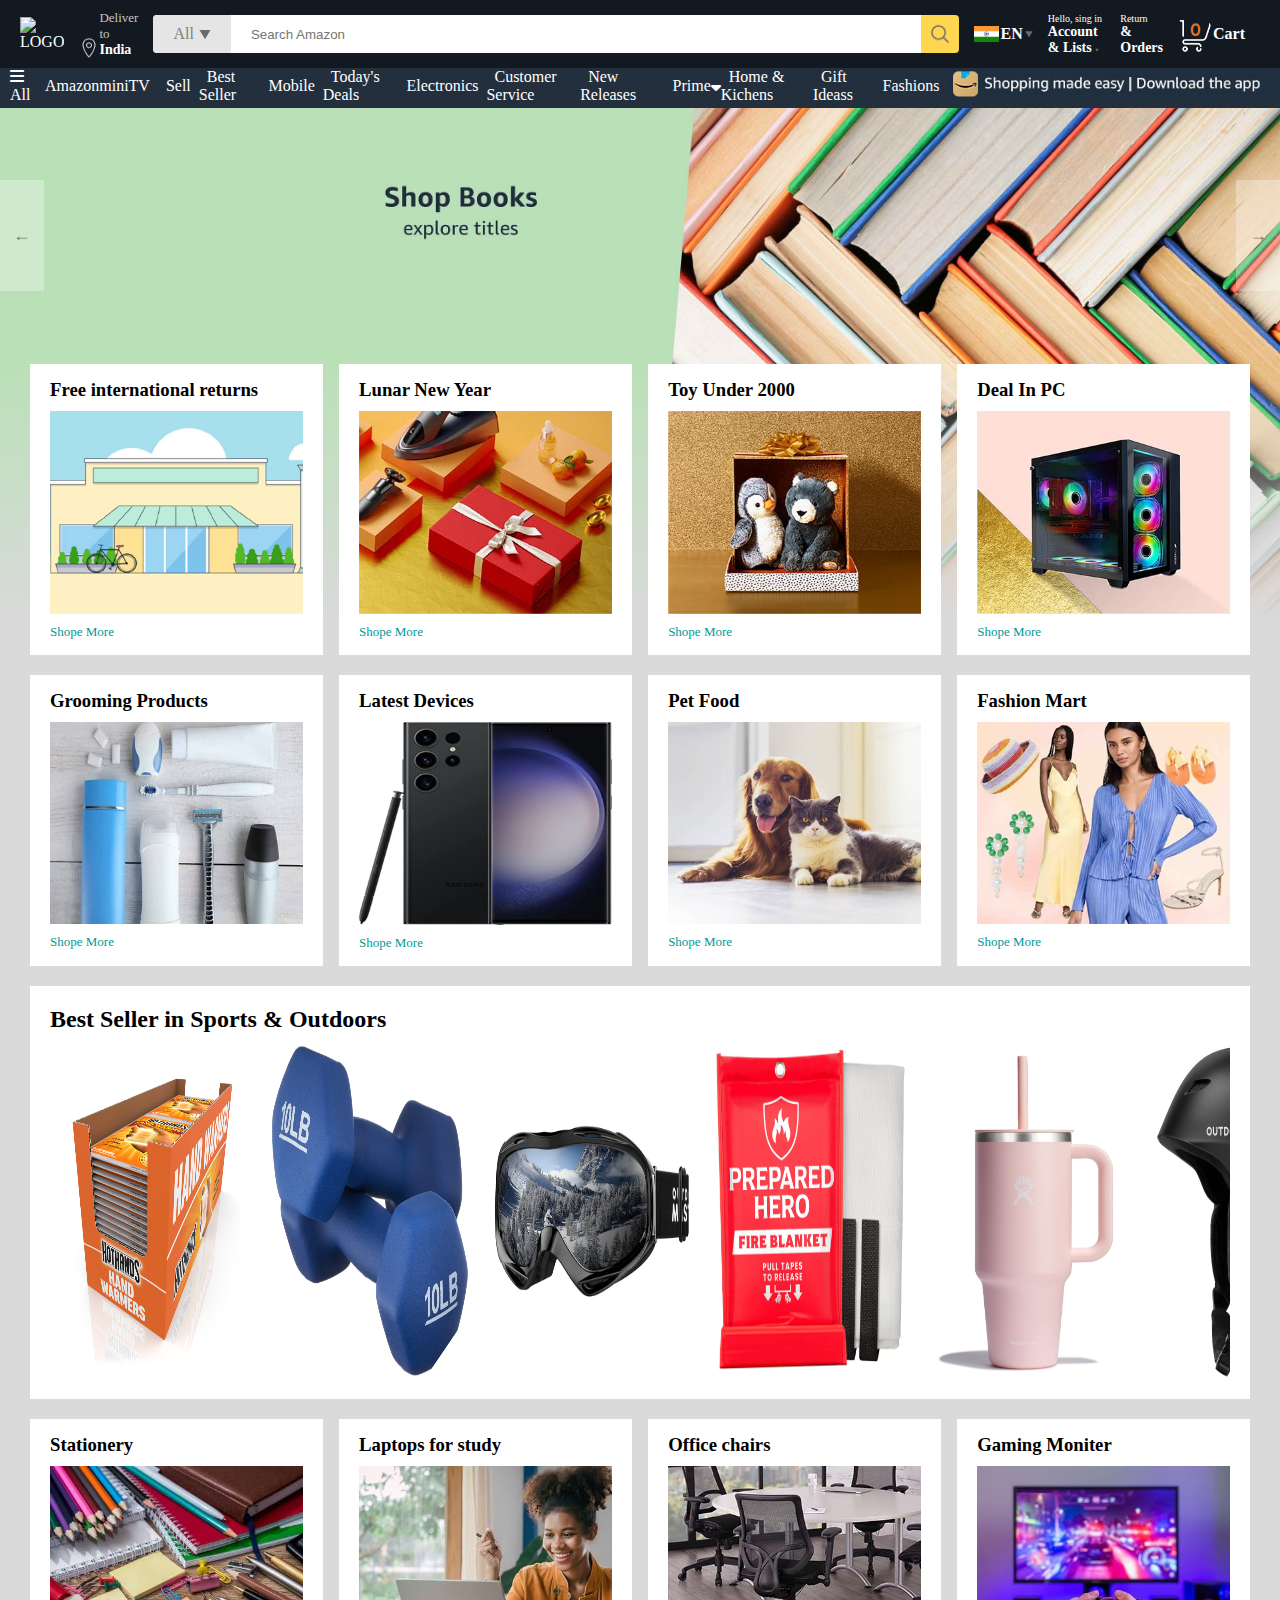
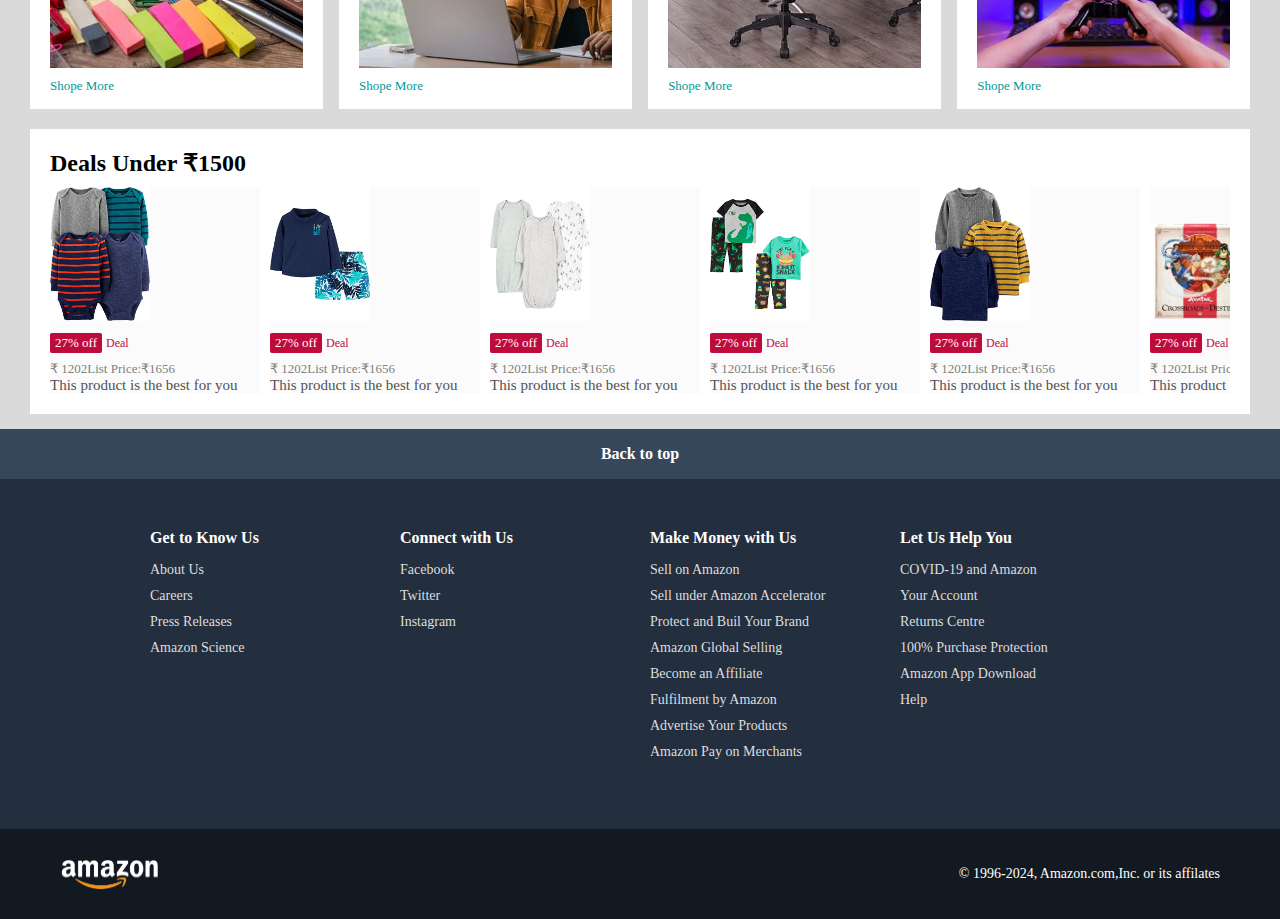
==== index.html @ 280bed75 "Add files via upload" ====
<!DOCTYPE html>
<html lang="en">
<head>
    <meta charset="UTF-8">
    <meta name="viewport" content="width=device-width, initial-scale=1.0">
    <title>Online Shopping site in India: Shop Online for Mobiles, Books, Watches, Shoes and More - Amazon.in</title>
    <link rel="icon" href="/Project-1/assets/amazon_icon_logo.png"/>
    
    <link rel="stylesheet" href="style.css">
    <!-- Font awesome -->
    <link rel="stylesheet" href="https://cdnjs.cloudflare.com/ajax/libs/font-awesome/6.5.1/css/all.min.css">
</head>
<body>

    <!-- <div class="sidebar">
        <div class="hdn-head">
            <h2>Hello, Sign in</h2>
        </div>
        <div class="hdn-content">
            <h3>Digital Content & Devices</h3>
            <ul>
                <div>
                    <li>Amazon Music</li><i class="fa fa-angle-right"></i>
                </div>
                <div>
                    <li>Amazon Music</li><i class="fa fa-angle-right"></i>
                </div>
                <div>
                    <li>Amazon Music</li><i class="fa fa-angle-right"></i>
                </div>
            </ul>
            <div class="line"></div>
        </div>
        <div class="hdn-content">
            <h3>Digital Content & Devices</h3>
            <ul>
                <div>
                    <li>Amazon Music</li><i class="fa fa-angle-right"></i>
                </div>
                <div>
                    <li>Amazon Music</li><i class="fa fa-angle-right"></i>
                </div>
                <div>
                    <li>Amazon Music</li><i class="fa fa-angle-right"></i>
                </div>
            </ul>
            <div class="line"></div>
        </div>
        <div class="hdn-content">
            <h3>Digital Content & Devices</h3>
            <ul>
                <div>
                    <li>Amazon Music</li><i class="fa fa-angle-right"></i>
                </div>
                <div>
                    <li>Amazon Music</li><i class="fa fa-angle-right"></i>
                </div>
                <div>
                    <li>Amazon Music</li><i class="fa fa-angle-right"></i>
                </div>
            </ul>
            <div class="line"></div>
        </div>
    </div>
<i class="fa-solid fa-xmark"></i>
<div class="black"></div> -->

    <nav>
        <a href="index.html" class="border-white">
            <img src="/Project-1/assets/amazon_logo.png" width="100" alt="LOGO">
        </a>
        <div class="nav-country border-white">
            <img src="./assets/location_icon.png" height="20" alt="Location">
            <div>
                <p>Deliver to</p>
                <h1>India</h1>
            </div>
        </div>
        <div class="nav-search">
            <div class="nav-search-category">
                
                <p>All</p>
                <img src="./assets/dropdown_icon.png" height="12" alt="">
          
            </div>
        </div>
            <input type="text" class="nav-search-input" placeholder="Search Amazon">
            <img src="./assets/search_icon.png" class="nav-search-icon" alt="">
        </div>
        <div class="nav-language border-white">
            <img src="./assets/ind_flag_icon.png" width="25px">
            <p>EN</p>
            <img src="./assets/dropdown_icon.png" width="8px" alt="">
        </div>
        <div class="nav-text border-white">
            <p>Hello, sing in</p>
          <a href="login.html"><h1>Account & Lists <img src="./assets/dropdown_icon.png" width="4px" alt=""></h1></a> </div>
        <div class="nav-text border-white">
            <p>Return</p>
            <h1>& Orders</h1>
        </div>
        <a href="" class="nav-cart border-white">
            <img src="./assets/cart_icon.png" width="35px" alt="">
            <h4>Cart</h4>
        </a>
    </nav>

<!-- <div class="nav-bottom">
    <div>
        <img src="./assets/menu_icon.png" width="25px" alt="">
        <p>All</p>
    </div>
    <p>Fresh</p>
    <p>AmazonminiTV</p>
    <p>Sell</p>
    <p>Best Seller</p>
    <p>Mobile</p>
    <p>Today's Deals</p>
    <p>Customer Servie</p>
    <p>New Releases</p>
    <p>Prime <img src="./assets/dropdown_icon.png" width="8px" alt=""></p>
    <p>Home & Kichen</p>
    <p>Gift Ideas</p>
    <p>Fshion</p>
</div> -->

<div class="nav1">
    <div class="container container-nav">
        <ul>
            <li class="border-white">
                <span class="open-nav-slider">
                        <i class="fa-solid fa-bars"></i>
                        All
                </span>
            </li>
            <li class="border-white"><a href="#">AmazonminiTV</a></li>
            <li class="border-white"><a href="#">Sell</a></li>
            <li class="border-white"><a href="#">Best Seller</a></li>
            <li class="border-white"><a href="#">Mobile</a></li>
            <li class="border-white"><a href="#">Today's Deals</a></li>
            <li class="border-white"><a href="#">Electronics</a></li>
            <li class="border-white"><a href="#">Customer Service</a></li>
            <li class="border-white"><a href="#">New Releases</a></li>
            <li class="border-white prime-image-hover">
                <a href="#"></a>Prime 
                
                <div class="prime-image">
                   <img src="./assets/amazon_prime.jpg" height="270px"> 
                </div>
            </li>
            <i class="fa-solid fa-caret-down" style="height: 15px;"></i>
            
            <li class="border-white"><a href="#"> Home & Kichens</a></li>
            <li class="border-white"><a href="#">Gift Ideass</a></li>
            <li class="border-white"><a href="#">Fashions</a></li>
        </ul>
        <div class="nav-right-image-down border-white">
            <img src="./assets/nav_right.jpg" alt="">
        </div>
    </div>
</div>
<!-- Sidebar Navigation -->

<div class="sidebar-container-navigation" id="sidebar-container-navigation">

</div>



<div class="header-slider">
    <a href="#" class="control_prev">&#8592</a><!--Form left icon htmlcode-->
    <a href="#" class="control_next">&#8594</a>
    <ul>
        <img src="./assets/header1.jpg" class="header-img" alt="">
        <img src="./assets/header2.jpg" class="header-img" alt="">
        <img src="./assets/header3.jpg" class="header-img" alt="">
        <img src="./assets/header4.jpg" class="header-img" alt="">
        <img src="./assets/header5.jpg" class="header-img" alt="">
        <img src="./assets/header6.jpg" class="header-img" alt="">
    </ul>
</div>
<div class="box-row header-box">
    <div class="box-col ">
        <h3>Free international returns</h3>
        <img src="./assets/box1-1.jpg" alt="">
        <a href="index.html">Shope More</a>
    </div>
    <div class="box-col">
        <h3>Lunar New Year</h3>
        <img src="./assets/box1-2.jpg" alt="">
        <a href="index.html">Shope More</a>
    </div>
    <div class="box-col">
        <h3>Toy Under 2000</h3>
        <img src="./assets/box1-3.jpg" alt="">
        <a href="index.html">Shope More</a>
    </div>
    <div class="box-col">
        <h3>Deal In PC</h3>
        <img src="./assets/box1-4.jpg" alt="">
        <a href="index.html">Shope More</a>
    </div>
    
</div>
<div class="box-row">
    <div class="box-col ">
        <h3>Grooming Products</h3>
        <img src="./assets/box2-1.jpg" alt="">
        <a href="index.html">Shope More</a>
    </div>
    <div class="box-col">
        <h3>Latest Devices</h3>
        <img src="./assets/box2-2.jpg" alt="">
        <a href="index.html">Shope More</a>
    </div>
    <div class="box-col">
        <h3>Pet Food</h3>
        <img src="./assets/box2-3.jpg" alt="">
        <a href="index.html">Shope More</a>
    </div>
    <div class="box-col">
        <h3>Fashion Mart</h3>
        <img src="./assets/box2-4.jpg" alt="">
        <a href="index.html">Shope More</a>
    </div>
    
</div>


<div class="products-slider">
    <h2>Best Seller in Sports & Outdoors</h2>
    <div class="products">
        <img src="./assets/product1-1.jpg" alt="">
        <img src="./assets/product1-2.jpg" alt="">
        <img src="./assets/product1-3.jpg" alt="">
        <img src="./assets/product1-4.jpg" alt="">
        <img src="./assets/product1-5.jpg" alt="">
        <img src="./assets/product1-6.jpg" alt="">
        <img src="./assets/product1-7.jpg" alt="">
        <img src="./assets/product1-8.jpg" alt="">
        <img src="./assets/product1-9.jpg" alt="">
        <img src="./assets/product1-10.jpg" alt="">
    </div>
</div>
<div class="box-row">
    <div class="box-col ">
        <h3>Stationery</h3>
        <img src="./assets/box3-1.jpg" alt="">
        <a href="index.html">Shope More</a>
    </div>
    <div class="box-col">
        <h3>Laptops for study</h3>
        <img src="./assets/box3-2.jpg" alt="">
        <a href="index.html">Shope More</a>
    </div>
    <div class="box-col">
        <h3>Office chairs</h3>
        <img src="./assets/box3-3.jpg" alt="">
        <a href="index.html">Shope More</a>
    </div>
    <div class="box-col">
        <h3>Gaming Moniter</h3>
        <img src="./assets/box3-4.jpg" alt="">
        <a href="index.html">Shope More</a>
    </div>
    
</div>


<div class="product-slider-with-price">
    <h2>Deals Under ₹1500</h2>
    <div class="products">
        <div class="product-card">
            <div class="product-img-container">
                <img src="./assets/product2-1.jpg" alt="">
            </div>
            <div class="product-offer">
                <p>27% off</p> <span>Deal</span>
            </div>
            <p class="product-price">₹ <span>1202</span>List Price:₹1656</p>
            <h4>This product is the best for you</h4>
        </div>
        <div class="product-card">
            <div class="product-img-container">
                <img src="./assets/product2-2.jpg" alt="">
            </div>
            <div class="product-offer">
                <p>27% off</p> <span>Deal</span>
            </div>
            <p class="product-price">₹ <span>1202</span>List Price:₹1656</p>
            <h4>This product is the best for you</h4>
        </div>
        <div class="product-card">
            <div class="product-img-container">
                <img src="./assets/product2-3.jpg" alt="">
            </div>
            <div class="product-offer">
                <p>27% off</p> <span>Deal</span>
            </div>
            <p class="product-price">₹ <span>1202</span>List Price:₹1656</p>
            <h4>This product is the best for you</h4>
        </div>
        <div class="product-card">
            <div class="product-img-container">
                <img src="./assets/product2-4.jpg" alt="">
            </div>
            <div class="product-offer">
                <p>27% off</p> <span>Deal</span>
            </div>
            <p class="product-price">₹ <span>1202</span>List Price:₹1656</p>
            <h4>This product is the best for you</h4>
        </div>
        <div class="product-card">
            <div class="product-img-container">
                <img src="./assets/product2-5.jpg" alt="">
            </div>
            <div class="product-offer">
                <p>27% off</p> <span>Deal</span>
            </div>
            <p class="product-price">₹ <span>1202</span>List Price:₹1656</p>
            <h4>This product is the best for you</h4>
        </div>
        <div class="product-card">
            <div class="product-img-container">
                <img src="./assets/product2-6.jpg" alt="">
            </div>
            <div class="product-offer">
                <p>27% off</p> <span>Deal</span>
            </div>
            <p class="product-price">₹ <span>1202</span>List Price:₹1656</p>
            <h4>This product is the best for you</h4>
        </div>
        <div class="product-card">
            <div class="product-img-container">
                <img src="./assets/product2-7.jpg" alt="">
            </div>
            <div class="product-offer">
                <p>27% off</p> <span>Deal</span>
            </div>
            <p class="product-price">₹ <span>1202</span>List Price:₹1656</p>
            <h4>This product is the best for you</h4>
        </div>
        <div class="product-card">
            <div class="product-img-container">
                <img src="./assets/product2-8.jpg" alt="">
            </div>
            <div class="product-offer">
                <p>27% off</p> <span>Deal</span>
            </div>
            <p class="product-price">₹ <span>1202</span>List Price:₹1656</p>
            <h4>This product is the best for you</h4>
        </div>
        <div class="product-card">
            <div class="product-img-container">
                <img src="./assets/product2-9.jpg" alt="">
            </div>
            <div class="product-offer">
                <p>27% off</p> <span>Deal</span>
            </div>
            <p class="product-price">₹ <span>1202</span>List Price:₹1656</p>
            <h4>This product is the best for you</h4>
        </div>
        <div class="product-card">
            <div class="product-img-container">
                <img src="./assets/product2-10.jpg" alt="">
            </div>
            <div class="product-offer">
                <p>27% off</p> <span>Deal</span>
            </div>
            <p class="product-price">₹ <span>1202</span>List Price:₹1656</p>
            <h4>This product is the best for you</h4>
        </div>
        <div class="product-card">
            <div class="product-img-container">
                <img src="./assets/product2-11.jpg" alt="">
            </div>
            <div class="product-offer">
                <p>27% off</p> <span>Deal</span>
            </div>
            <p class="product-price">₹ <span>1202</span>List Price:₹1656</p>
            <h4>This product is the best for you</h4>
        </div>

    </div>
</div>

<section class="footer">
    <div class="backtop">
        <span>Back to top</span>
    </div>
    <div class="detail">
        <div class="table">
            <div>
            <div class="t-head">Get to Know Us</div>
            <ul>
                <li>About Us</li>
                <li>Careers</li>
                <li>Press Releases</li>
                <li>Amazon Science</li>
            </ul>
        </div>
            <div>
            <div class="t-head">Connect with Us</div>
            <ul>
                <li>Facebook</li>
                <li>Twitter</li>
                <li>Instagram</li>
            </ul>
        </div>
            <div>
            <div class="t-head">Make Money with Us</div>
            <ul>
                <li>Sell on Amazon</li>
                <li>Sell under Amazon Accelerator</li>
                <li>Protect and Buil Your Brand</li>
                <li>Amazon Global Selling</li>
                <li>Become an Affiliate</li>
                <li>Fulfilment by Amazon</li>
                <li>Advertise Your Products</li>
                <li>Amazon Pay on Merchants</li>
            </ul>
        </div>
            <div>
            <div class="t-head">Let Us Help You</div>
            <ul>
                <li>COVID-19 and Amazon</li>
                <li>Your Account</li>
                <li>Returns Centre</li>
                <li>100% Purchase Protection</li>
                <li>Amazon App Download</li>
                <li>Help</li>
            </ul>
        </div>
    </div>
    </div>
    <div class="line"></div>
        <div class="copy">
             <img src="./assets/amazon_logo.png"width="100" alt="">
             <span>© 1996-2024, Amazon.com,Inc. or its affilates</span>
        </div>
    
   
    <!-- <img src="./assets/amazon_logo.png"width="100" alt="">
    <p>© 1996-2024, Amazon.com,Inc. or its affilates</p> -->
</section>

<script src="script.js"></script>
</body>
</html>
---- style.css ----
@import url('https://fonts.googleapis.com/css2?family=Outfit:wght@100..900&display=swap');

*{
    padding: 0;
    margin: 0;
    box-sizing: border-box;
    
}
body
{
    background-color: #dadada;
}
a{
    text-decoration: none;
    color: inherit;
}
nav{
    display: flex; /* All the element will align horizontaly*/
    align-items: center;
    justify-content: space-between;
    background: #131921;
    padding: 10px 20px;
    color: white;
}
.nav-country{
    display: flex;
    align-items: end;
    margin-left: 15px;
    font-size: 13px;
    color: #c4c4c4;
}
.nav-country h1{
    color: #fff;
    font-size: 14px;
}
.nav-search{
    flex: 1;
    display: flex;
    align-items: center;
    background: #fff;
    color: gray;
    max-width: 1000px;
    border-radius: 4px;
    margin-left: 15px;
}
.nav-search-category{ /* for all and dropdown*/
    display: flex;
    align-items: center;
    padding: 10px 20px;
    gap: 5px;
    background: #e5e5e5;
    border-radius: 4px 0 0 4px;
}
.nav-search-input{
    border: none;
    outline: none;
    padding-left: 20px;
    width: 100%;
    height: 38px;
}
.nav-search-icon{
    max-width: 38px;
    padding: 8px;
    background: #ffd64f;
    border-radius: 0 4px 4px 0;
}
.nav-language{
    display: flex;
    align-items: center;
    gap: 2px;
    font-weight: 600;
    margin-left: 15px;
}
.nav-text{
    margin-left: 15px;

}
.nav-text p{
    font-size: 10px;
}
.nav-text h1{
    font-size: 14px;
}
.nav-cart{
    display: flex;
    align-items: center;
    margin: 0px 15px;
}
/* .nav-bottom{
    display: flex;
    align-items: center;
    gap: 20px;
    padding: 8px 20px;
    background: #232f3e;
    color: #fff;
}
.nav-bottom div{
    display: flex;
    align-items: center;
    gap: 5px;
    font-weight: 500;
} 
*/
.border-white:hover{
    border: 1px solid white;
    
}
.nav1{

   height: 40px;
   background-color: rgb(35,47,61);
   margin: 0;
   
   
}
.container-nav{
    display: flex;
    align-items: center;
    justify-content: space-between;
    padding-left:10px ;
}
.container-nav ul{
    padding: 0;
    margin: 0;
    display: flex;
    align-items: center;
    height: 100%;
    list-style: none;

    font-size: 1rem;
    color: white;
    
}
.container-nav ul li a{
    
    color: white;
    text-decoration: none;
    padding: 0px 8px;
}
.nav-right-image-down{
    min-width: 300px;
    height: 300;
    max-width: 500px;
}
.nav-right-image-down img{
    width: 100%;
    height: 100%;
}
.prime-image{
    align-items: center;
    background-color: white;
    height: 300px;
    width: 300px;
    position: absolute;
    z-index: 1;
    display: none;
    margin-left: -10px;
    transition: display 1s;
    padding: 15px 15px;
}
.prime-image-hover:hover .prime-image{
    display: block;
}
/* sidebar navigation*/
/* .sidebar-container-navigation{
    position: fixed;
    top: 0;
    bottom: 0;
    right: 0;
    left: 0;
    z-index: 10;
    background: rgba(0,0,0,0.7);
    transform: translateX(-100%);
}
.slidebar-show{
    transform: translateX(0%);
} */

.header-slider ul{
    display: flex;
    overflow-y: hidden;
}
.header-img{
    max-width: 100%;
    mask-image: linear-gradient(to bottom,#000000 50%,transparent 100%);
}
.header-slider a{
    position: absolute;
    top: 20%;
    z-index: 1;
    padding: 5vh 1vw;
    background: #ffffff4f;
    color:  #0000007b;
    text-decoration: none;
    font-weight: 600;
    font-size: 18px;
    cursor: pointer;

}
.control_next{
    right: 0;
}
.box-row{
    display: flex;
    flex-wrap: wrap;
    row-gap: 20px;
    justify-content: space-between;
    margin: 20px 30px;

}
.box-col{
    display: flex;
    flex-direction: column;
    gap: 10px;
    padding: 15px 20px;
    background: #fff;
    max-width: 24%;
    min-width: 200px;
    z-index: 1;
}
.box-col a{
    font-size:13px;
    color: #009999;
    font-weight: 500;
}
.header-box{
    margin-top: -20vw;
}
.products-slider{
    background: #fff;
    margin: 0 30px;
    padding: 20px;
    margin-bottom: 15px;
}
.products-slider .products{
    display: flex;
    overflow-x: auto;
    gap: 20px;
    margin-top: 10px;
}
.products-slider .products img{
    max-width: 200px;
    max-height: 200;
}
.products-slider .products::-webkit-scrollbar{
    display: none;
}
.product-slider-with-price{
    background: #fff;
    margin: 0 30px;
    padding: 20px;
    margin-bottom: 15px;

}
.product-slider-with-price .products{
    display: flex;
    overflow-x: auto;
    gap: 10px;
    margin-top: 10px;

}
.product-slider-with-price .products::-webkit-scrollbar{
    display: none;
}
.product-card{
    display: flex;
    flex-direction: column;
    justify-content: end;
    min-width: 210px;
    background: #fbfbfb;
}
.product-card img{
    width: 100px;
    margin: 1 50px;
}
.product-offer p{
    background: #be0b3b;
    color:#fff;
    display: inline-block;
    padding: 2px 5px;
    border-radius: 2px;
    margin: 8px 0;
    font-size: 13px;

}
.product-offer span{
    color: #be0b3b;
    font-weight: 500;
    font-size: 12px;
}
.product-price{
    color: gray;
    font-size: 13px;
}
.product-card h4{
    color: #525252;
    font-size: 15px;
    font-weight: 400;
}

footer{
    width:  100%;
    height: 490px;
    transition: all 0.2s;
}
.backtop{
    text-align: center;
    height: 50px;
    background-color: #37475a;
    padding: 16px;
}
.backtop span{
    color: white;
    font-weight: bold;
}
.backtop:hover{
    background-color: #4d627c;
}
.detail{
    background-color: #232f3e;
    height: 350px;
}
.table{
    margin: 0 150px;
    height: 100%;
    display: flex;
    justify-content: space-between;
    padding-top: 50px ;
}
.table div{
    width: 230px;
}
.t-head{
    font-size: 16px;
    color: white;
    font-weight: bold;
    margin-bottom: 5px;
}
.table li{
    color: rgb(223, 221, 221);
    padding-top: 10px;
    font-weight: lighter;
    font-size: 14px;
    list-style: none;
}
.copy{
    background-color: #232f3e;
    height: 90px;
    padding: 40px;
    text-align: center;
}
.copy span{
    color: white;
    font-size: 14px;
}
.line{
    height: 0.5px;
    width: 100%;
    background-color: reb(172,172,172);
}

.copy{
    display: flex;
    justify-content: space-between;
    align-items: center;
    color: #fff;
    background: #131921;
    padding: 20px 60px;
}
.sidebar{
    background-color: white;
    width: 380px;
    height: 100%;
    transform: translateX(-390px);
    transition: all 0.5s;
    height: 100%;
    position: absolute;
    z-index: 101;
    overflow-y: scroll;
    box-shadow: 2px 2px 30px black;
}
.hdn-head{
    background-color: #232f3e;
    height: 60px;
    width: 100%;
    color: white;
    text-align: center;
}
.hdn-head h2{
    line-height: 60px;
}
.hdn-content h3{
    padding: 20px 25px;
    color: rgb(39,39,39);
}
.hdn-content ul div{
    display: flex;
    cursor: pointer;
    transition: all 0.2s;
    font-size: 14px;
    list-style: none;
    color: rgb(70,70,70);
    padding: 15px 25px;
    justify-content: space-between;
}
.fa-xmark{
    top:20px;
    left: 400px;
    position: absolute;
    font-size: 30px;
    display: none;
    z-index: 101;
}
.fa-angle-right{
    color: rgb(27,27,27);
}
.hdn-content ul div:hover{
    background-color: rgb(230,227,227);
}
.hdn-content ul{
    padding-bottom: 9px;
}
.black{
    position: absolute;
    width: 100%;
    height: 100%;
    z-index: 100;
    background-color: rgba(0,0,0,0);
}
.black.active{
    width: 100%;
    z-index: 100;
}
.sidebar.active{
    transform: translateX(0);
}
.fa-xmark.active{
    display: block;
}
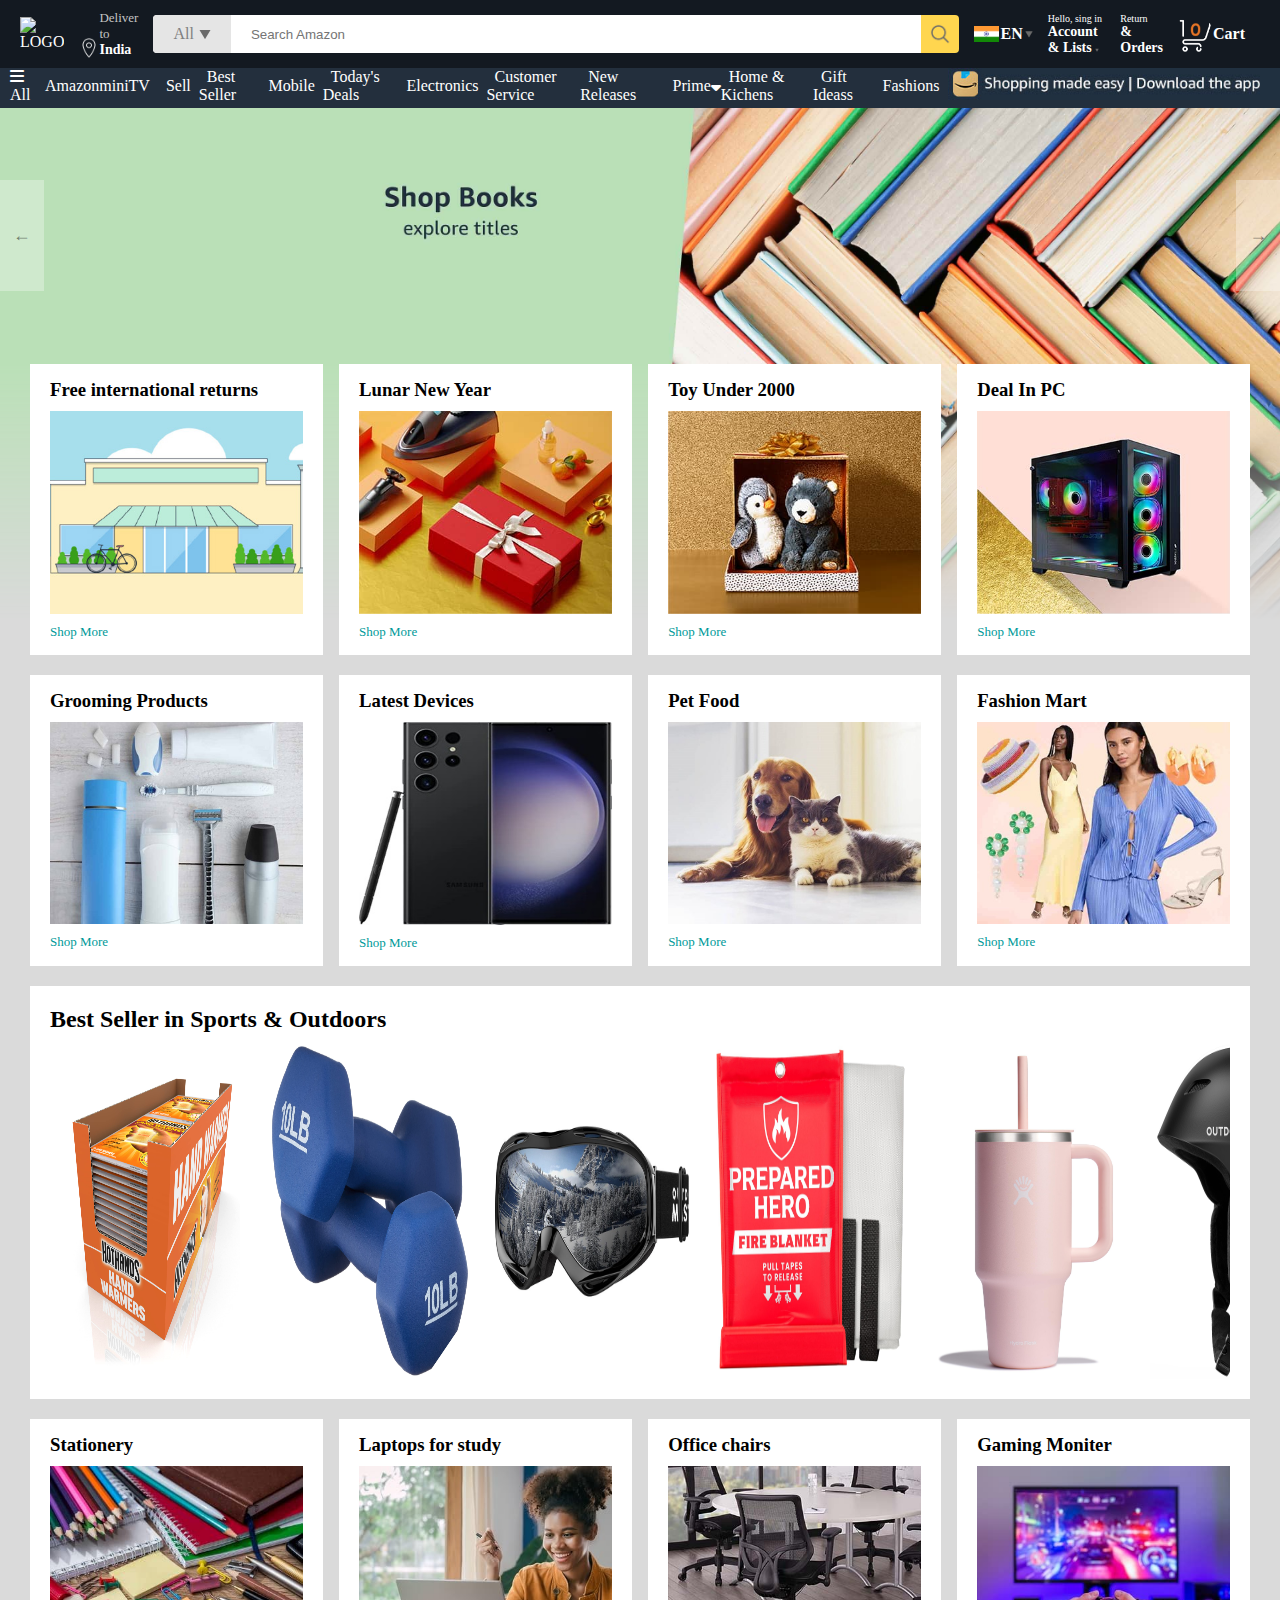
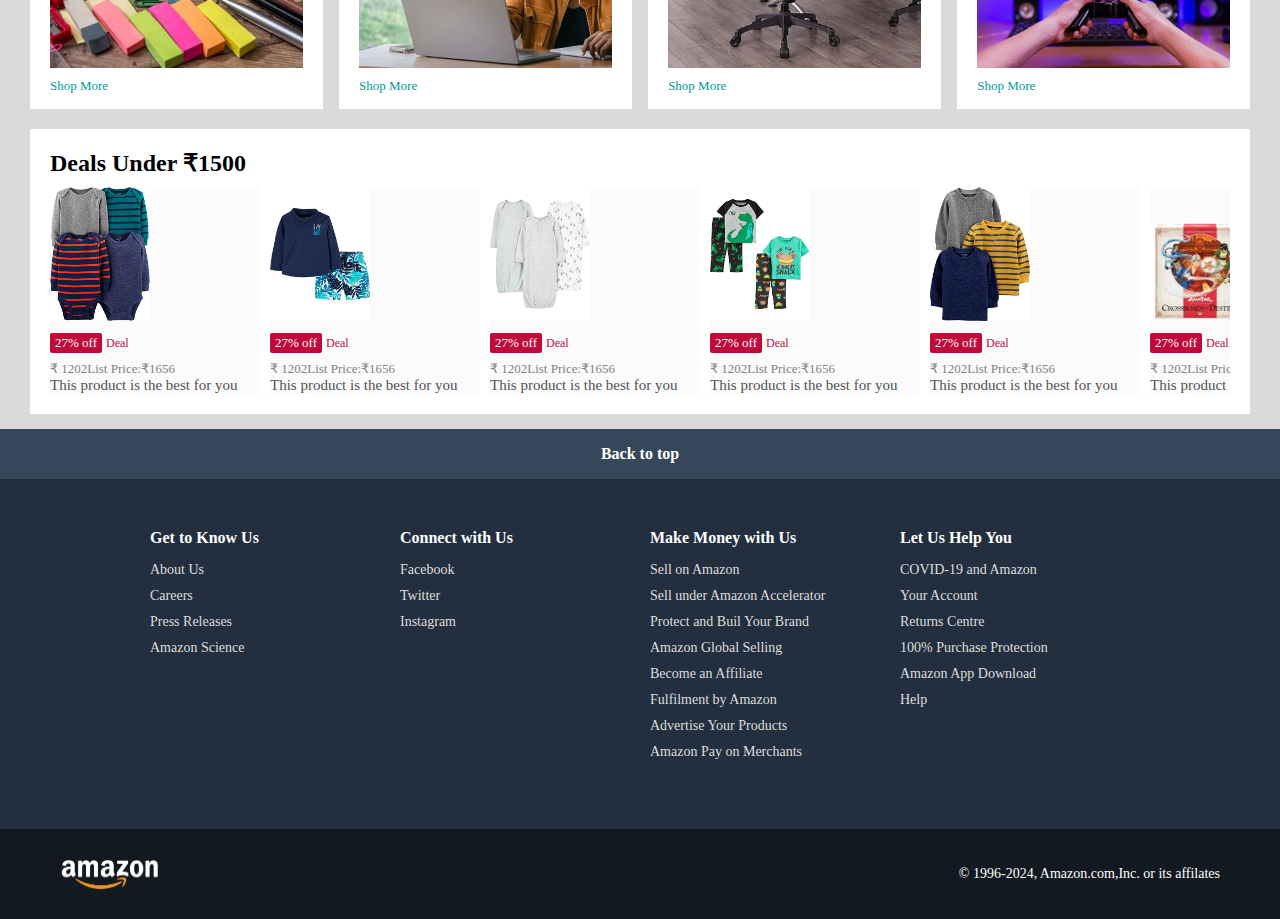
==== commit f34fc349: "index.html" ====
--- a/index.html
+++ b/index.html
@@ -183,22 +183,22 @@
     <div class="box-col ">
         <h3>Free international returns</h3>
         <img src="./assets/box1-1.jpg" alt="">
-        <a href="index.html">Shope More</a>
+        <a href="index.html">Shop More</a>
     </div>
     <div class="box-col">
         <h3>Lunar New Year</h3>
         <img src="./assets/box1-2.jpg" alt="">
-        <a href="index.html">Shope More</a>
+        <a href="index.html">Shop More</a>
     </div>
     <div class="box-col">
         <h3>Toy Under 2000</h3>
         <img src="./assets/box1-3.jpg" alt="">
-        <a href="index.html">Shope More</a>
+        <a href="index.html">Shop More</a>
     </div>
     <div class="box-col">
         <h3>Deal In PC</h3>
         <img src="./assets/box1-4.jpg" alt="">
-        <a href="index.html">Shope More</a>
+        <a href="index.html">Shop More</a>
     </div>
     
 </div>
@@ -206,22 +206,22 @@
     <div class="box-col ">
         <h3>Grooming Products</h3>
         <img src="./assets/box2-1.jpg" alt="">
-        <a href="index.html">Shope More</a>
+        <a href="index.html">Shop More</a>
     </div>
     <div class="box-col">
         <h3>Latest Devices</h3>
         <img src="./assets/box2-2.jpg" alt="">
-        <a href="index.html">Shope More</a>
+        <a href="index.html">Shop More</a>
     </div>
     <div class="box-col">
         <h3>Pet Food</h3>
         <img src="./assets/box2-3.jpg" alt="">
-        <a href="index.html">Shope More</a>
+        <a href="index.html">Shop More</a>
     </div>
     <div class="box-col">
         <h3>Fashion Mart</h3>
         <img src="./assets/box2-4.jpg" alt="">
-        <a href="index.html">Shope More</a>
+        <a href="index.html">Shop More</a>
     </div>
     
 </div>
@@ -246,22 +246,22 @@
     <div class="box-col ">
         <h3>Stationery</h3>
         <img src="./assets/box3-1.jpg" alt="">
-        <a href="index.html">Shope More</a>
+        <a href="index.html">Shop More</a>
     </div>
     <div class="box-col">
         <h3>Laptops for study</h3>
         <img src="./assets/box3-2.jpg" alt="">
-        <a href="index.html">Shope More</a>
+        <a href="index.html">Shop More</a>
     </div>
     <div class="box-col">
         <h3>Office chairs</h3>
         <img src="./assets/box3-3.jpg" alt="">
-        <a href="index.html">Shope More</a>
+        <a href="index.html">Shop More</a>
     </div>
     <div class="box-col">
         <h3>Gaming Moniter</h3>
         <img src="./assets/box3-4.jpg" alt="">
-        <a href="index.html">Shope More</a>
+        <a href="index.html">Shop More</a>
     </div>
     
 </div>
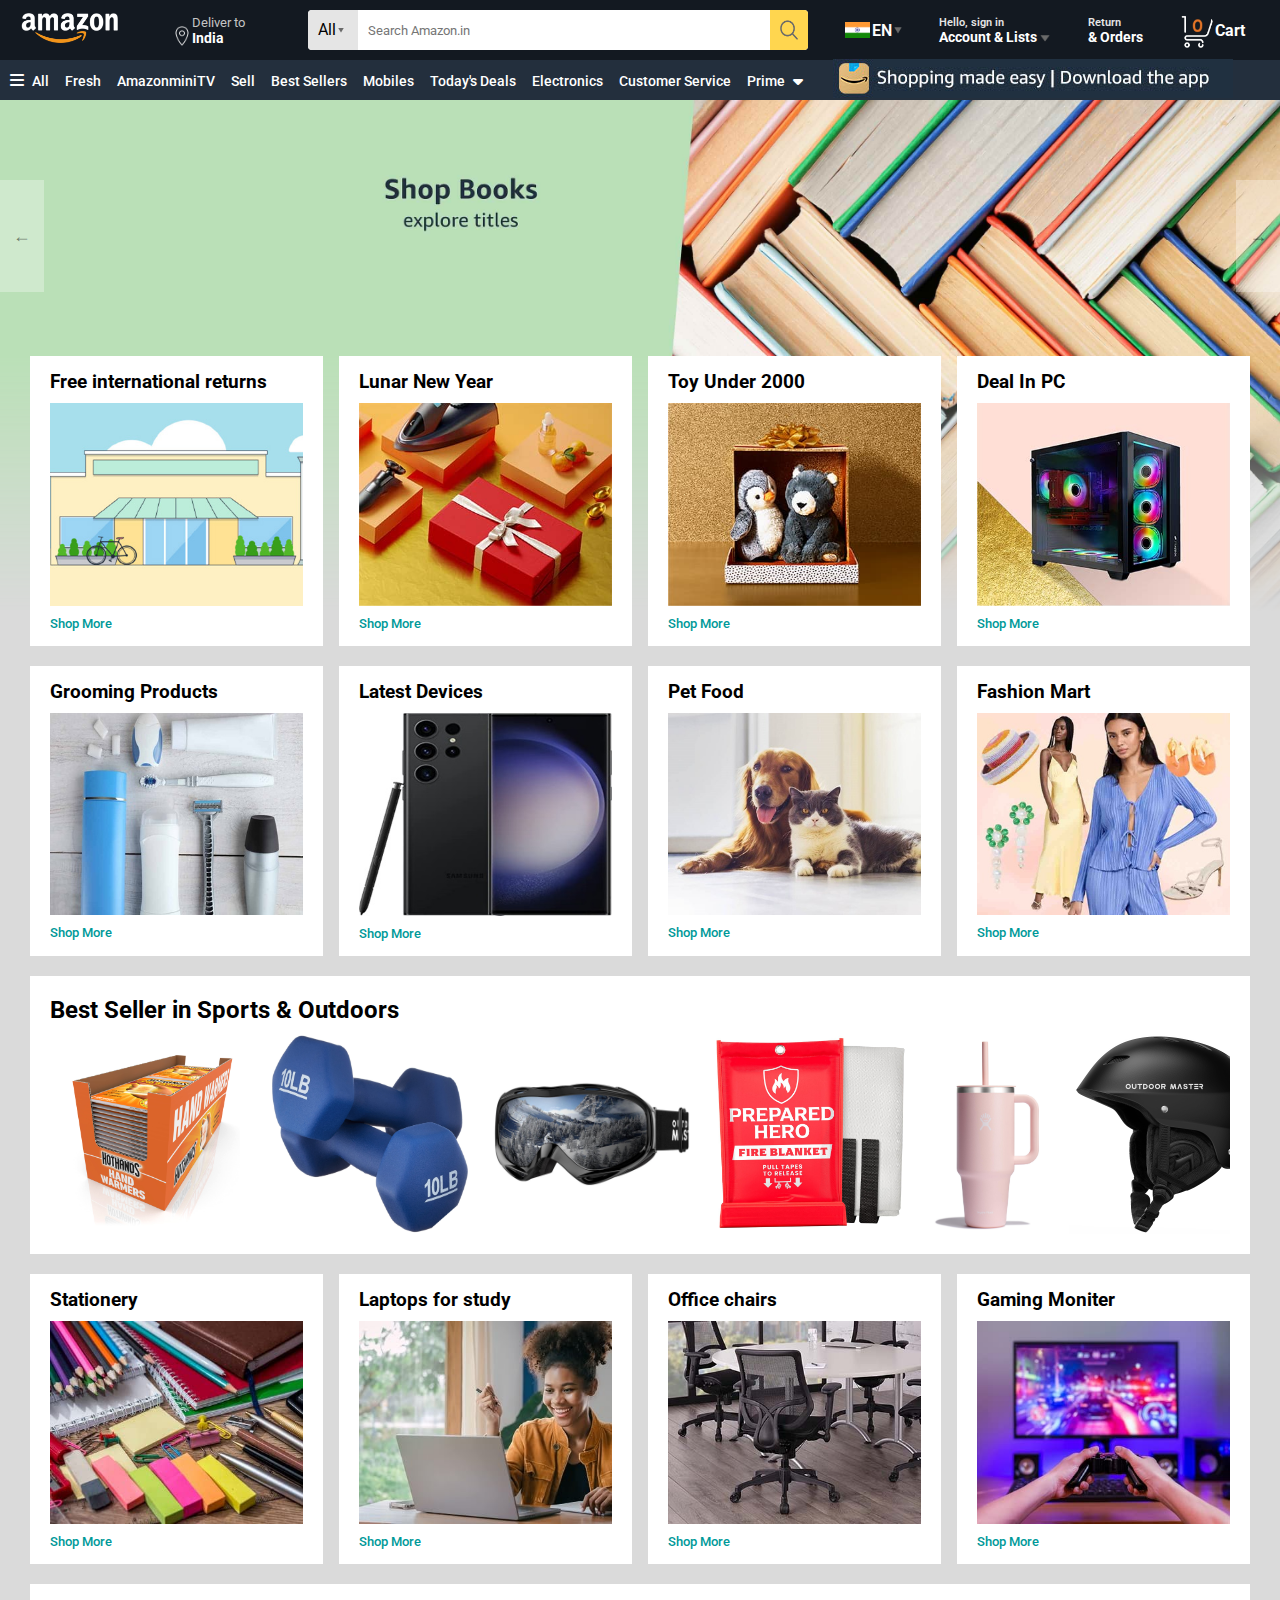
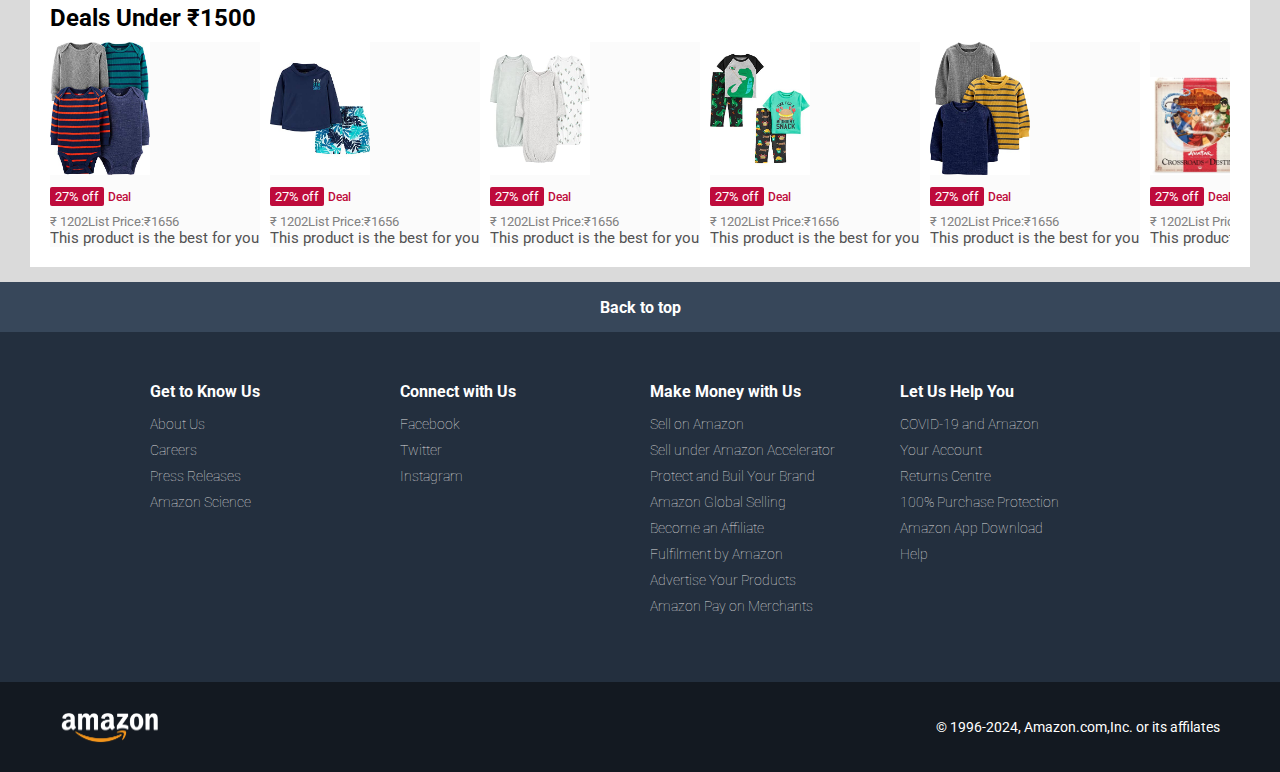
==== commit bda9d2fa: "Add files via upload" ====
--- a/index.html
+++ b/index.html
@@ -4,7 +4,7 @@
     <meta charset="UTF-8">
     <meta name="viewport" content="width=device-width, initial-scale=1.0">
     <title>Online Shopping site in India: Shop Online for Mobiles, Books, Watches, Shoes and More - Amazon.in</title>
-    <link rel="icon" href="/Project-1/assets/amazon_icon_logo.png"/>
+    <link rel="icon" href="./assets/amazon_icon_logo.png"/>
     
     <link rel="stylesheet" href="style.css">
     <!-- Font awesome -->
@@ -67,7 +67,7 @@
 
     <nav>
         <a href="index.html" class="border-white">
-            <img src="/Project-1/assets/amazon_logo.png" width="100" alt="LOGO">
+            <img src="./assets/amazon_logo.png" width="100" alt="LOGO">
         </a>
         <div class="nav-country border-white">
             <img src="./assets/location_icon.png" height="20" alt="Location">
@@ -78,13 +78,10 @@
         </div>
         <div class="nav-search">
             <div class="nav-search-category">
-                
                 <p>All</p>
-                <img src="./assets/dropdown_icon.png" height="12" alt="">
-          
-            </div>
-        </div>
-            <input type="text" class="nav-search-input" placeholder="Search Amazon">
+                <img src="./assets/dropdown_icon.png" alt="">
+            </div>
+            <input type="text" class="nav-search-input" placeholder="Search Amazon.in">
             <img src="./assets/search_icon.png" class="nav-search-icon" alt="">
         </div>
         <div class="nav-language border-white">
@@ -93,8 +90,7 @@
             <img src="./assets/dropdown_icon.png" width="8px" alt="">
         </div>
         <div class="nav-text border-white">
-            <p>Hello, sing in</p>
-          <a href="login.html"><h1>Account & Lists <img src="./assets/dropdown_icon.png" width="4px" alt=""></h1></a> </div>
+          <a href="login.html"><p>Hello, sign in</p><h1>Account & Lists <img src="./assets/dropdown_icon.png" width="4px" alt=""></h1></a> </div>
         <div class="nav-text border-white">
             <p>Return</p>
             <h1>& Orders</h1>
@@ -130,29 +126,24 @@
             <li class="border-white">
                 <span class="open-nav-slider">
                         <i class="fa-solid fa-bars"></i>
-                        All
                 </span>
             </li>
+            <li class="border-white"><a href="#">All</a></li>
+            <li class="border-white"><a href="#">Fresh</a></li>
             <li class="border-white"><a href="#">AmazonminiTV</a></li>
             <li class="border-white"><a href="#">Sell</a></li>
-            <li class="border-white"><a href="#">Best Seller</a></li>
-            <li class="border-white"><a href="#">Mobile</a></li>
+            <li class="border-white"><a href="#">Best Sellers</a></li>
+            <li class="border-white"><a href="#">Mobiles</a></li>
             <li class="border-white"><a href="#">Today's Deals</a></li>
             <li class="border-white"><a href="#">Electronics</a></li>
             <li class="border-white"><a href="#">Customer Service</a></li>
-            <li class="border-white"><a href="#">New Releases</a></li>
             <li class="border-white prime-image-hover">
-                <a href="#"></a>Prime 
-                
+                <a href="#">Prime </a>
                 <div class="prime-image">
-                   <img src="./assets/amazon_prime.jpg" height="270px"> 
+                    <img src="./assets/amazon_prime.jpg" height="250px"> 
                 </div>
             </li>
             <i class="fa-solid fa-caret-down" style="height: 15px;"></i>
-            
-            <li class="border-white"><a href="#"> Home & Kichens</a></li>
-            <li class="border-white"><a href="#">Gift Ideass</a></li>
-            <li class="border-white"><a href="#">Fashions</a></li>
         </ul>
         <div class="nav-right-image-down border-white">
             <img src="./assets/nav_right.jpg" alt="">
--- a/style.css
+++ b/style.css
@@ -1,10 +1,11 @@
-@import url('https://fonts.googleapis.com/css2?family=Outfit:wght@100..900&display=swap');
+@import url('https://fonts.googleapis.com/css2?family=Montserrat&family=Roboto:ital,wght@0,100;0,300;0,400;0,500;0,700;0,900;1,100;1,300;1,400;1,500;1,700;1,900&display=swap');
 
 *{
     padding: 0;
     margin: 0;
     box-sizing: border-box;
-    
+    font-family: "Roboto", sans-serif;
+    font-style: normal;
 }
 body
 {
@@ -28,38 +29,58 @@
     margin-left: 15px;
     font-size: 13px;
     color: #c4c4c4;
+    margin-left: 30px;
 }
 .nav-country h1{
     color: #fff;
     font-size: 14px;
 }
-.nav-search{
-    flex: 1;
-    display: flex;
-    align-items: center;
-    background: #fff;
+.nav-search {
+    width: 500px;
+    background-color: white;
+    display: flex;
+    align-items: center;
     color: gray;
-    max-width: 1000px;
     border-radius: 4px;
-    margin-left: 15px;
+    margin-left: 40px;
+}
+
+.nav-search-input {
+    border: none;
+    outline: none;
+    height: 100%; /* Ensures the input height matches its container */
+    flex: 1; /* Allows the input to expand to fill available space */
+    width: 100%; /* Ensures the input fills the container */
 }
 .nav-search-category{ /* for all and dropdown*/
     display: flex;
-    align-items: center;
-    padding: 10px 20px;
-    gap: 5px;
+    margin: auto;
+    height: 40px;
+    width: 50px;
+    padding: 10px;
+    /* gap: 5px; */
     background: #e5e5e5;
     border-radius: 4px 0 0 4px;
+}
+.nav-search-category img{
+    margin-top: 7px;
+    width: 6px;
+    height: 6px;
+}
+.nav-search-category p{
+    width: 20px;
+    color: #000000;
 }
 .nav-search-input{
     border: none;
     outline: none;
-    padding-left: 20px;
-    width: 100%;
-    height: 38px;
+    padding-left: 10px;
+    width: 350px;
+    height: 40px;
 }
 .nav-search-icon{
     max-width: 38px;
+    height: 40px;
     padding: 8px;
     background: #ffd64f;
     border-radius: 0 4px 4px 0;
@@ -73,10 +94,15 @@
 }
 .nav-text{
     margin-left: 15px;
-
+}
+.nav-text img{
+    width: 10px;
+    height: 8px;
 }
 .nav-text p{
-    font-size: 10px;
+    font-size: 11px;
+    color: rgb(230, 229, 229);
+    font-weight: 600;
 }
 .nav-text h1{
     font-size: 14px;
@@ -106,12 +132,10 @@
     
 }
 .nav1{
-
-   height: 40px;
-   background-color: rgb(35,47,61);
-   margin: 0;
-   
-   
+    display: flex;
+    height: 40px;
+    background-color: rgb(35,47,61);
+    margin: 0;
 }
 .container-nav{
     display: flex;
@@ -132,12 +156,14 @@
     
 }
 .container-nav ul li a{
-    
-    color: white;
+    color: white;
+    font-size: 14px;
+    font-weight: 500;
     text-decoration: none;
     padding: 0px 8px;
 }
 .nav-right-image-down{
+    margin-left: 30px;
     min-width: 300px;
     height: 300;
     max-width: 500px;
@@ -161,6 +187,7 @@
 .prime-image-hover:hover .prime-image{
     display: block;
 }
+
 /* sidebar navigation*/
 /* .sidebar-container-navigation{
     position: fixed;
@@ -234,6 +261,8 @@
 }
 .products-slider .products{
     display: flex;
+    width: 100%;
+    height: 200px;
     overflow-x: auto;
     gap: 20px;
     margin-top: 10px;
